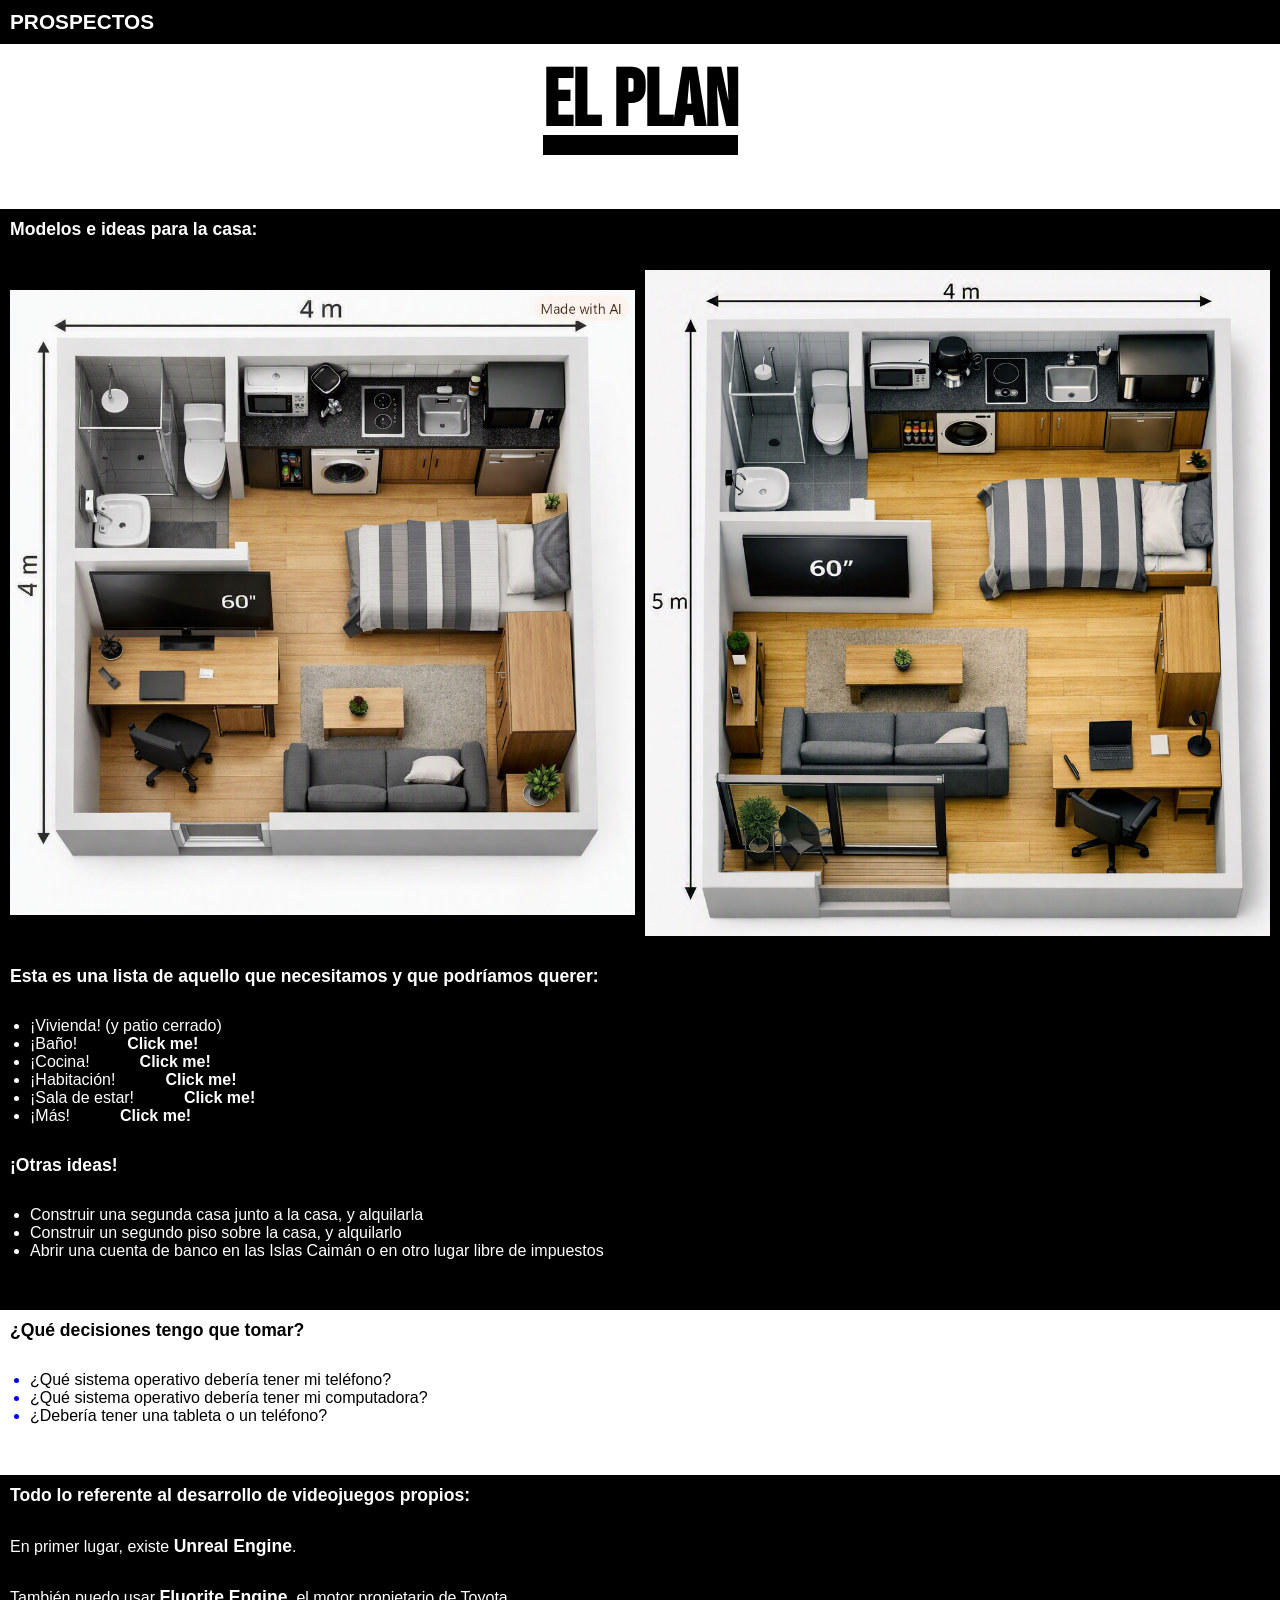
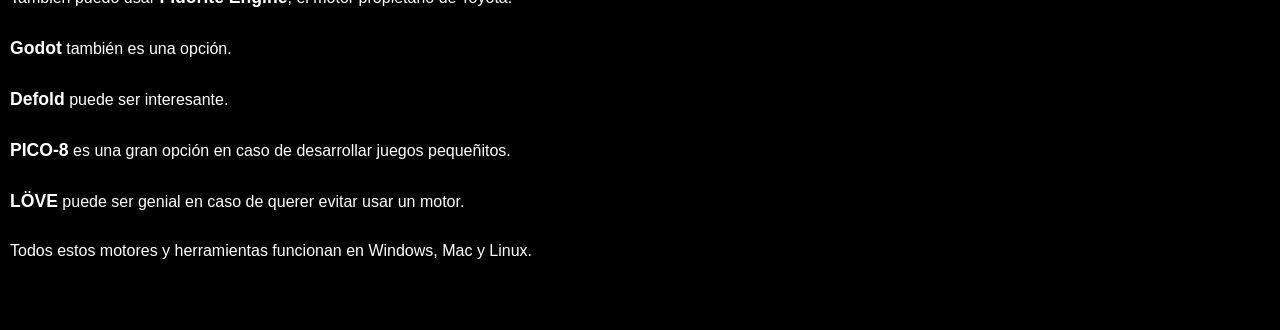
==== index.html @ 2898457a "Minor changes made." ====
<!DOCTYPE html>
<html lang="en">
    <head>
        <link href="default.css" rel="stylesheet" />
        <link href="styles.css" rel="stylesheet" />

        <link rel="preconnect" href="https://fonts.googleapis.com" />
        <link rel="preconnect" href="https://fonts.gstatic.com" crossorigin />
        <link href="https://fonts.googleapis.com/css2?family=Bebas+Neue&display=swap" rel="stylesheet" />

        <meta charset="UTF-8" />
	    <meta content="Una página para mis prospectos a futuro" name="description" />
        <meta content="width=device-width, initial-scale=1.0" name="viewport" />

        <script defer src="app.js"></script>

        <title>Prospectos</title>
    </head>

    <body id="index">
        <header>
            <p>PROSPECTOS</p>
        </header>

        <main>
            <div>
                <div>
                    <p>EL PLAN</p>
                    <hr>
                </div>
            </div>

            <section id="introduction">
                <p class="highlight">Modelos e ideas para la casa:</p>

                <div>
                    <img alt="plano de vivienda" loading="lazy" src="img/16-mtrs.png">
                    <img alt="plano de vivienda" loading="lazy" src="img/20-mtrs.png">
                </div>

                <p class="highlight">Esta es una lista de aquello que necesitamos y que podríamos querer:</p>

                <ul class="half-w">
                    <li>¡Vivienda! (y patio cerrado)</li>
                    <li class="click! fancy">¡Baño!</li>
                    <ul class="click!hidden hidden">
                        <li class="transparent"></li>
                        <li class="click! fancy">Ducha</li>
                        <ul class="click!hidden hidden">
                            <li class="transparent"></li>
                            <li>Jabón</li>
                            <li class="transparent"></li>
                        </ul>
                        <li>Inodoro con bidet incorporado (¡existen!)</li>
                        <li>Lavasecarropas (o en la cocina)</li>
                        <li class="click! fancy">Pileta y espejo</li>
                        <ul class="click!hidden hidden">
                            <li class="transparent"></li>
                            <li>Dentífrico y cepillo de dientes</li>
                            <li>Desodorante</li>
                            <li>Jabón</li>
                            <li class="transparent"></li>
                        </ul>
                        <li class="transparent"></li>
                    </ul>
                    <li class="click! fancy">¡Cocina!</li>
                    <ul class="click!hidden hidden">
                        <li class="transparent"></li>
                        <li class="click! fancy">Alacenas y/o cajones</li>
                        <ul class="click!hidden hidden">
                            <li class="transparent"></li>
                            <li>Cubiertos</li>
                            <li>Ollas</li>
                            <li>Platos</li>
                            <li>Sartenes</li>
                            <li>Vasos</li>
                            <li class="transparent"></li>
                            <li class="click! fancy">Productos de limpieza</li>
                            <ul class="click!hidden hidden">
                                <li class="transparent"></li>
                                <li>Alcohol etílico</li>
                                <li>Bicarbonato de sodio</li>
                                <li>Pañuelos y franelas</li>
                                <li>Vinagre</li>
                            </ul>
                            <li class="transparent"></li>
                        </ul>
                        <li>Mesada</li>
                        <li>Minibar</li>
                        <li>Lavasecarropas (o en el baño)</li>
                        <li>Pileta</li>
                        <li>Termotanque solar o calefón eléctrico</li>
                        <li class="transparent"></li>
                    </ul>
                    <li class="click! fancy">¡Habitación!</li>
                    <ul class="click!hidden hidden">
                        <li class="transparent"></li>
                        <li>Cama</li>
                        <li class="click! fancy">Ropero</li>
                        <ul class="click!hidden hidden">
                            <li class="transparent"></li>
                            <li>Cajas y cosas</li>
                            <li>Ropa y calzado</li>
                            <li>Toallas y toallones</li>
                            <li>Videojuegos</li>
                            <li class="transparent"></li>
                        </ul>
                        <li class="transparent"></li>
                    </ul>
                    <li class="click! fancy">¡Sala de estar!</li>
                    <ul class="click!hidden hidden">
                        <li class="transparent"></li>
                        <li class="click! fancy">Mesa de escritorio</li>
                        <ul class="click!hidden hidden">
                            <li class="transparent"></li>
                            <li>Computadora portátil y (opcionalmente) ratón</li>
                            <li>Silla o asiento (podría ser el propio sillón)</li>
                            <li class="transparent"></li>
                        </ul>
                        <li>Sillón (podría ser la silla o asiento de escritorio)</li>
                        <li class="click! fancy">Televisión o monitor</li>
                        <ul class="click!hidden hidden">
                            <li class="transparent"></li>
                            <li class="click! fancy">Estante/s</li>
                            <ul class="click!hidden hidden">
                                <li class="transparent"></li>
                                <li>Barra de sonido y/o parlantes</li>
                                <li>PlayStation 6</li>
                                <li class="transparent"></li>
                            </ul>
                            <li class="transparent"></li>
                        </ul>
                        <li class="transparent"></li>
                    </ul>
                    <li class="click! fancy">¡Más!</li>
                    <ul class="click!hidden hidden">
                        <li class="transparent"></li>
                        <li>Auriculares a prueba de ruido</li>
                        <li>Cables</li>
                        <li>Conexión a internet
                        <li>Cortadora de pasto</li>
                        <li>Hojas, lapices y equipo de dibujo</li>
                        <li>Nintendo Switch 2 Lite</li>
                        <li>Paneles solares</li>
                        <li>Teléfono o tableta</li> 
                        <li class="transparent"></li>
                    </ul>
                </ul>

                <p class="highlight">¡Otras ideas!</p>

                <ul>
                    <li>Construir una segunda casa junto a la casa, y alquilarla</li>
                    <li>Construir un segundo piso sobre la casa, y alquilarlo</li>
                    <li>Abrir una cuenta de banco en las Islas Caimán o en otro lugar libre de impuestos</li>
                </ul>
            </section>

            <section id="decisions">
                <p class="highlight">¿Qué decisiones tengo que tomar?</p>

                <ul class="half-w">
                    <li><a href="html/tel-os.html" target="_blank">¿Qué sistema operativo debería tener mi teléfono?</a></li>
                    <li><a href="html/laptop-os.html" target="_blank">¿Qué sistema operativo debería tener mi computadora?</a></li>
                    <li><a href="html/tablet-tel.html" target="_blank">¿Debería tener una tableta o un teléfono?</a></li>
                </ul>
            </section>

            <section id="video-game-dev">
                <p class="highlight">Todo lo referente al desarrollo de videojuegos propios:</p>

                <p>En primer lugar, existe <span class="highlight">Unreal Engine</span>.</p>
                <p>También puedo usar <span class="highlight">Fluorite Engine</span>, el motor propietario de Toyota.</p>
                <p><span class="highlight">Godot</span> también es una opción.</p>
                <p><span class="highlight">Defold</span> puede ser interesante.</p>
                <p><span class="highlight">PICO-8</span> es una gran opción en caso de desarrollar juegos pequeñitos.</p>
                <p><span class="highlight">LÖVE</span> puede ser genial en caso de querer evitar usar un motor.</p>

                <p>Todos estos motores y herramientas funcionan en Windows, Mac y Linux.</p>
            </section>
        </main>

        <footer>

        </footer>
    </body>
</html>
---- default.css ----
/* Variables */





/* Default configuration */


*,
::before,
::after {
    box-sizing: border-box;
    font-family: Arial, sans-serif;
    margin: 0;
    padding: 0;
}

a {
    color: inherit;
    text-decoration: none;
}

audio,
canvas,
embed,
iframe,
img,
object,
svg,
video {
    display: block;
    max-width: 100%;
}

ul {
    padding-left: 20px;
}


/* Main code */


header,
footer {
    background-color: black;
    color: white;
    font-size: 1.3rem;
    font-weight: bold;
    padding: 10px;
}

main {
    min-height: 100dvh;
}

.fancy::after {
    content: "Click me!";
    font-weight: bold;
    margin-left: 50px;
}

.half-w {
    width: 50%;
}

.hidden {
    display: none;
}

.highlight {
    font-size: 1.1rem;
    font-weight: bold;
}

.transparent {
    background-color: transparent;
    color: transparent;
}


/* @keyframes */





/* @media */


@media (prefers-reduced-motion: no-preference) {
    * {
        scroll-behavior: smooth !important;
    }
}

@media (prefers-reduced-motion: reduce) {
    * {
        animation-duration: 0.01ms !important;
        animation-iteration-count: 1 !important;
        scroll-behavior: auto !important;
        transition-duration: 0.01ms !important;
    }
}
---- styles.css ----
#index main {
    > div:first-of-type {
        margin: 10px 0 50px;
        text-align: center;

        div {
            display: inline-block;

            p {
                font-family: "Bebas Neue";
                font-size: 5rem;
                font-weight: bold;
                margin-bottom: -15px;
            }

            hr {
                border: 10px solid black;
            }
        }
    }

    section {
        display: flex;
        flex-direction: column;
        gap: 30px;
        padding: 10px 10px 50px;
    }

    #introduction,
    #video-game-dev {
        background-color: black;
        color: white;
    }

    #introduction {
        > div:first-of-type {
            align-items: center;
            display: grid;
            gap: 10px;
            grid-template-columns: repeat(2, 1fr);
        }
    }

    #decisions {
        li::marker {
            color: blue;
        }
    }
}
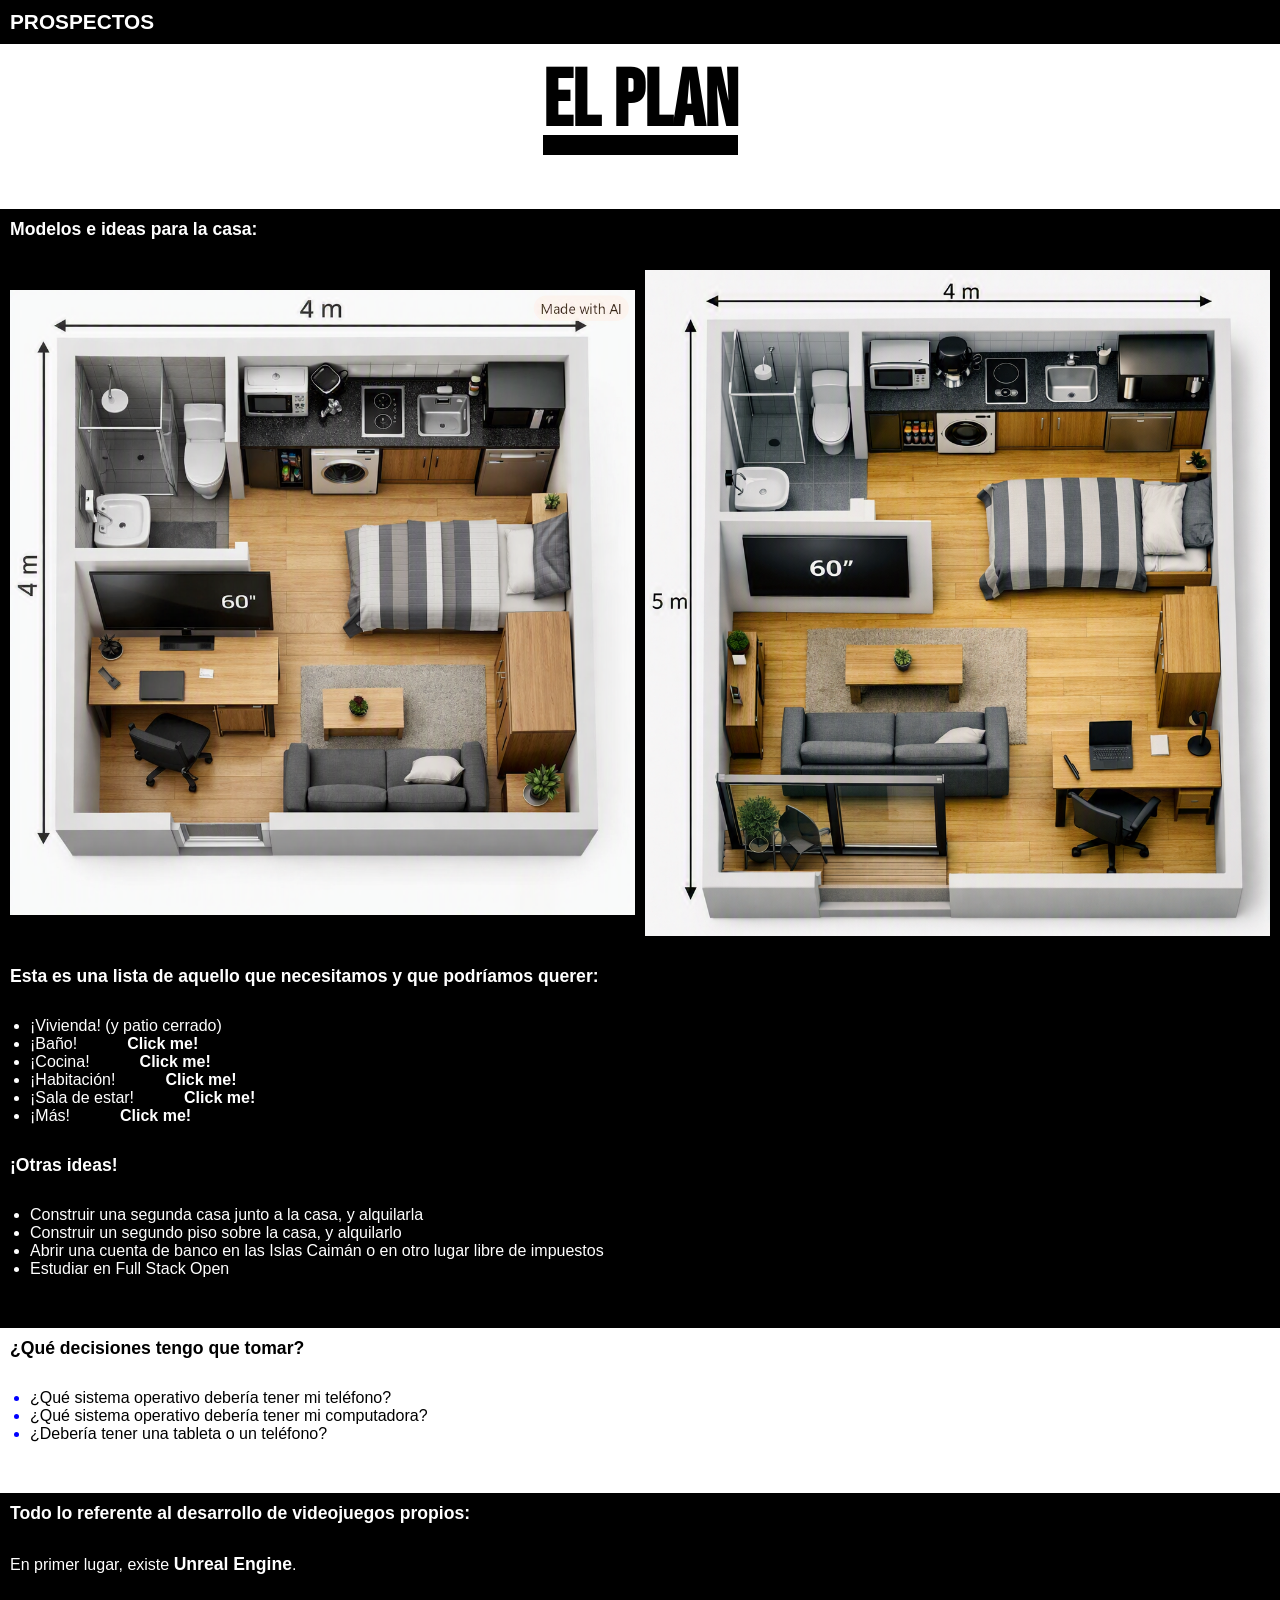
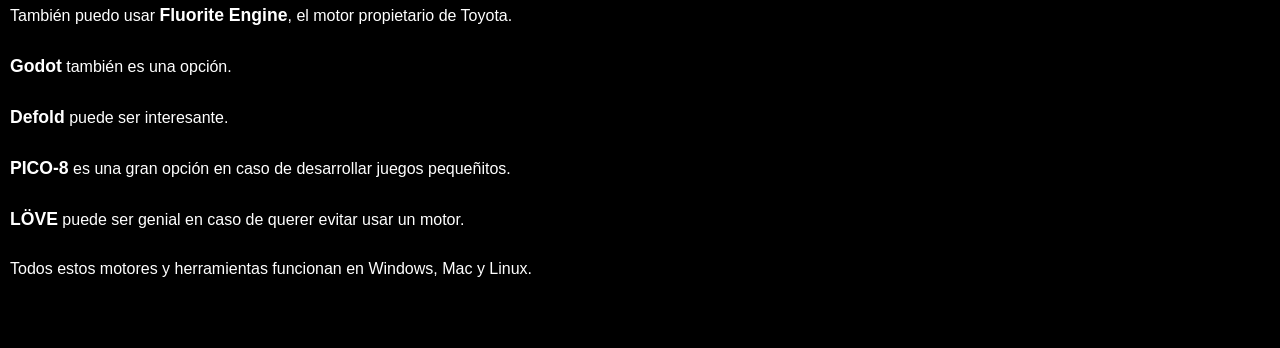
==== commit 704cab85: "Added new information." ====
--- a/index.html
+++ b/index.html
@@ -153,6 +153,7 @@
                     <li>Construir una segunda casa junto a la casa, y alquilarla</li>
                     <li>Construir un segundo piso sobre la casa, y alquilarlo</li>
                     <li>Abrir una cuenta de banco en las Islas Caimán o en otro lugar libre de impuestos</li>
+                    <li>Estudiar en Full Stack Open</li>
                 </ul>
             </section>
 
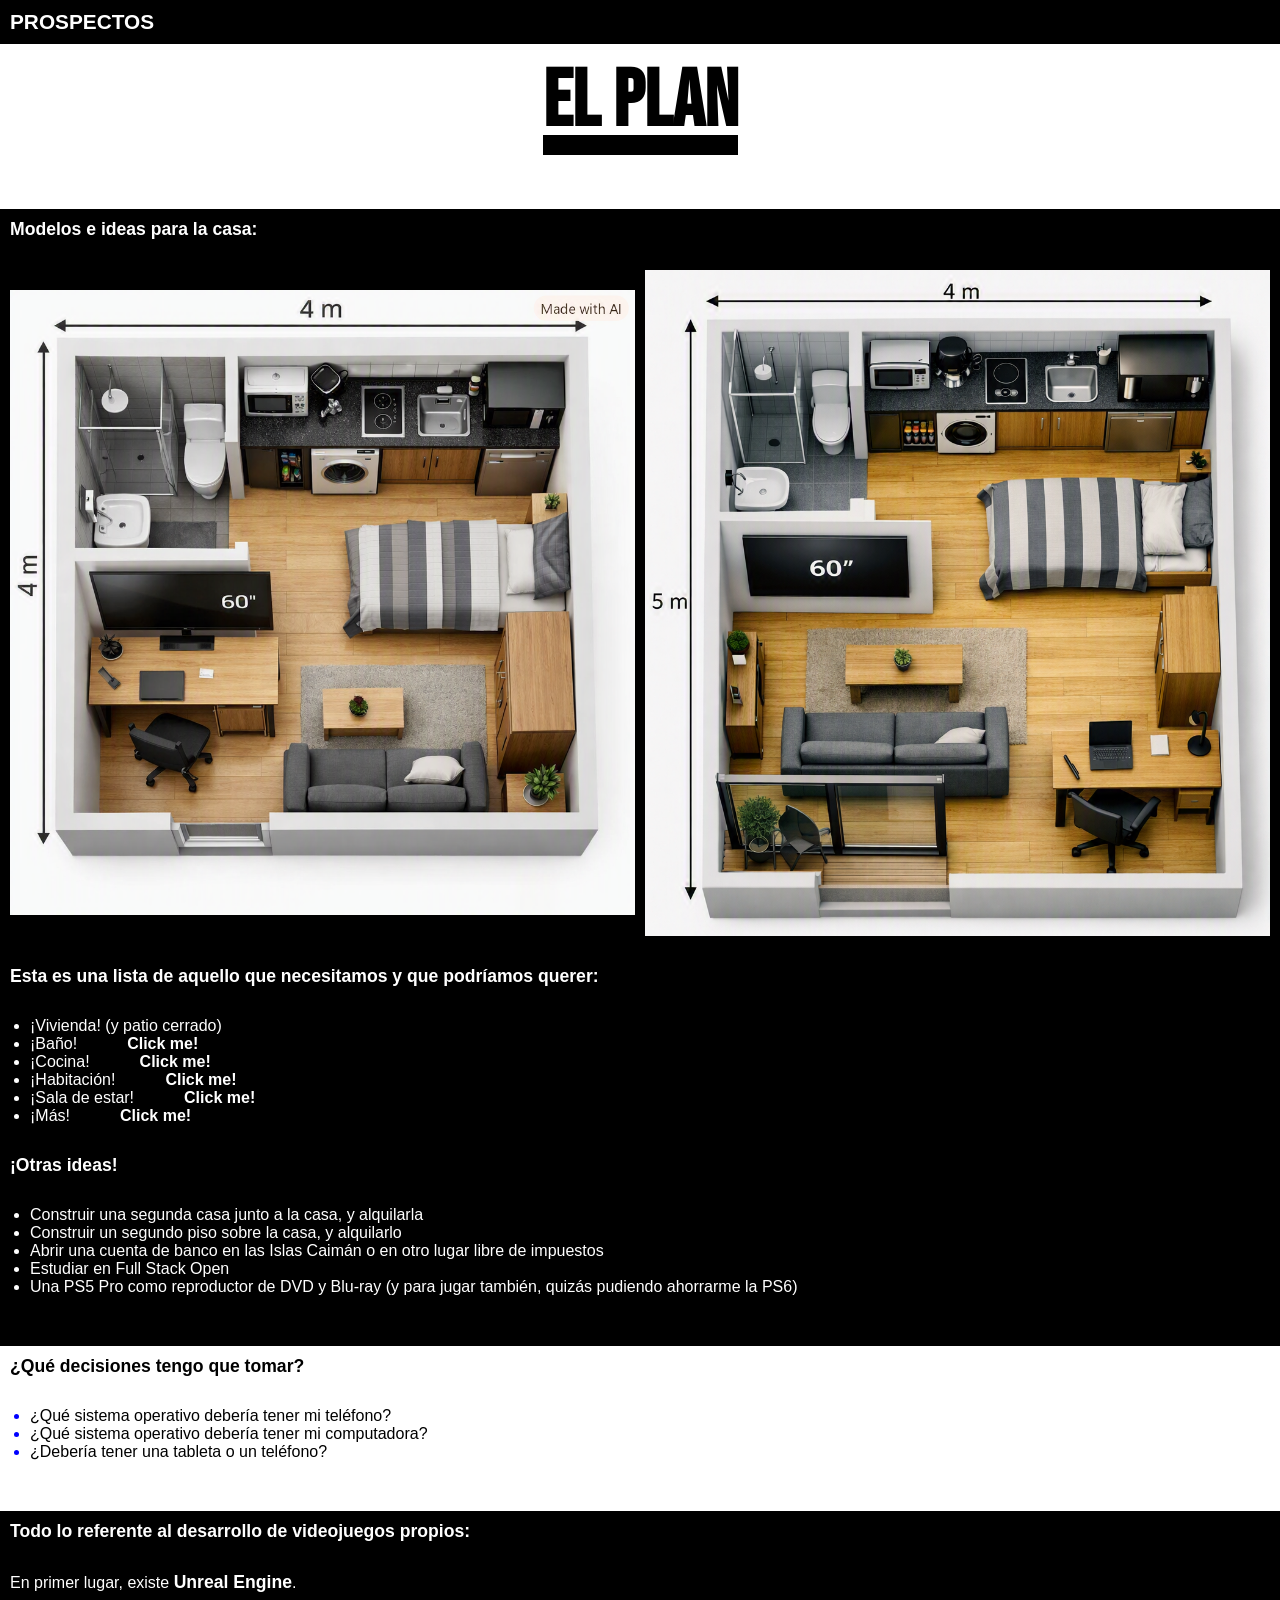
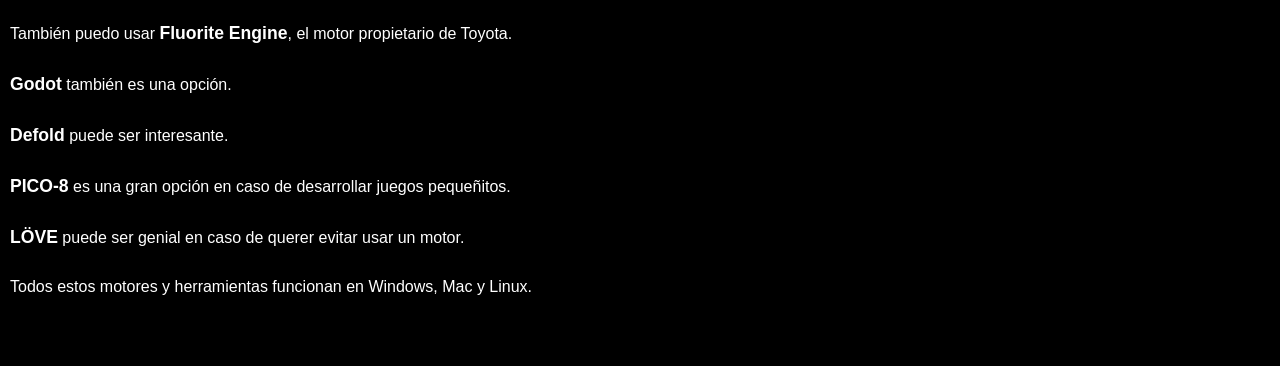
==== commit 9f53e603: "Added something new." ====
--- a/index.html
+++ b/index.html
@@ -154,6 +154,7 @@
                     <li>Construir un segundo piso sobre la casa, y alquilarlo</li>
                     <li>Abrir una cuenta de banco en las Islas Caimán o en otro lugar libre de impuestos</li>
                     <li>Estudiar en Full Stack Open</li>
+                    <li>Una PS5 Pro como reproductor de DVD y Blu-ray (y para jugar también, quizás pudiendo ahorrarme la PS6)</li>
                 </ul>
             </section>
 
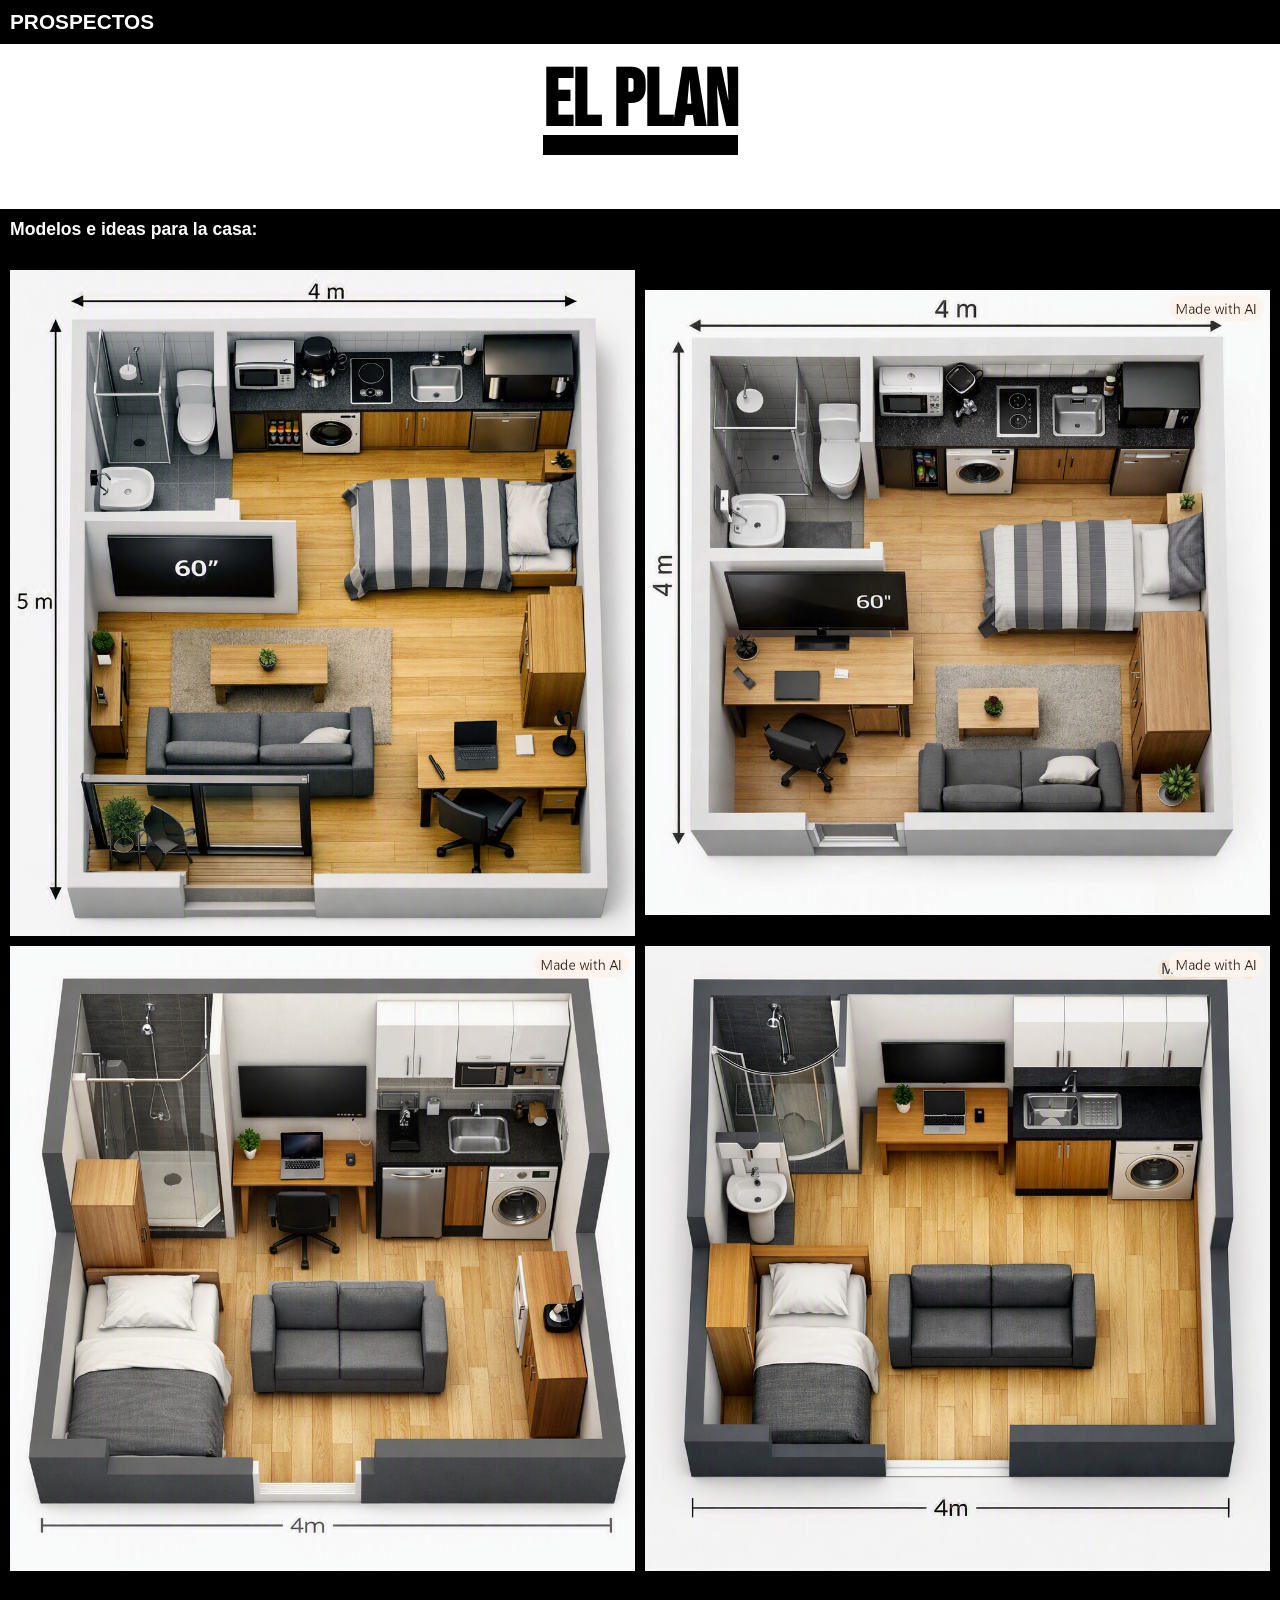
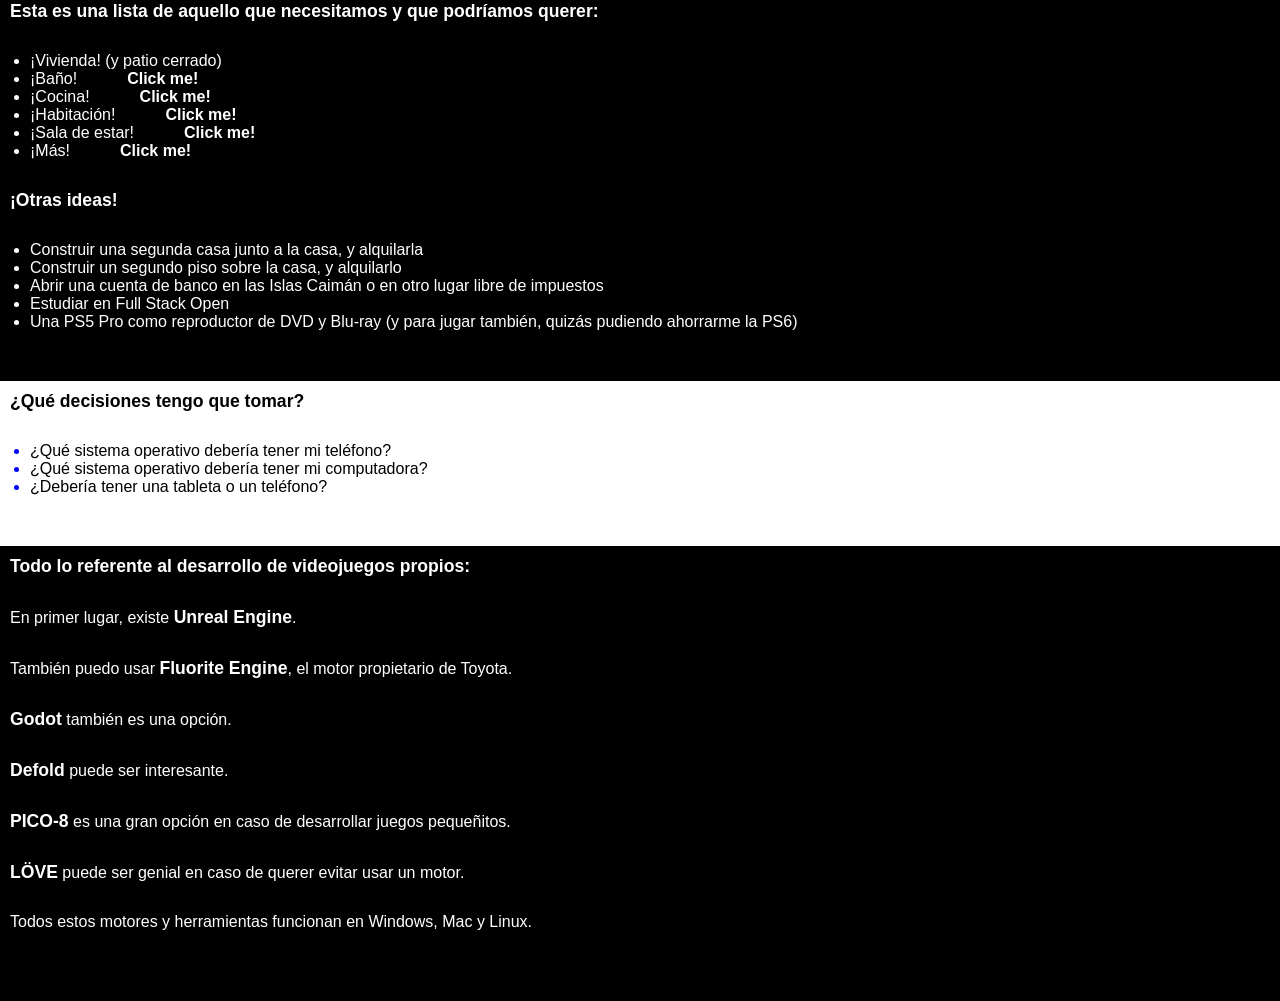
==== commit 13151eab: "Added new stuff." ====
--- a/index.html
+++ b/index.html
@@ -34,8 +34,10 @@
                 <p class="highlight">Modelos e ideas para la casa:</p>
 
                 <div>
+                    <img alt="plano de vivienda" loading="lazy" src="img/20-mtrs.png">
                     <img alt="plano de vivienda" loading="lazy" src="img/16-mtrs.png">
-                    <img alt="plano de vivienda" loading="lazy" src="img/20-mtrs.png">
+                    <img alt="plano de vivienda" loading="lazy" src="img/16-mtrs-2.png">
+                    <img alt="plano de vivienda" loading="lazy" src="img/16-mtrs-3.png">
                 </div>
 
                 <p class="highlight">Esta es una lista de aquello que necesitamos y que podríamos querer:</p>
@@ -125,7 +127,7 @@
                             <ul class="click!hidden hidden">
                                 <li class="transparent"></li>
                                 <li>Barra de sonido y/o parlantes</li>
-                                <li>PlayStation 6</li>
+                                <li>Consola PlayStation</li>
                                 <li class="transparent"></li>
                             </ul>
                             <li class="transparent"></li>
@@ -142,7 +144,9 @@
                         <li>Hojas, lapices y equipo de dibujo</li>
                         <li>Nintendo Switch 2 Lite</li>
                         <li>Paneles solares</li>
-                        <li>Teléfono o tableta</li> 
+                        <li>Teléfono</li>
+                        <li>Cortadora de pelo</li>
+                        <li>Miniaspiradora y, opcionalmente, aspiradora</li>
                         <li class="transparent"></li>
                     </ul>
                 </ul>
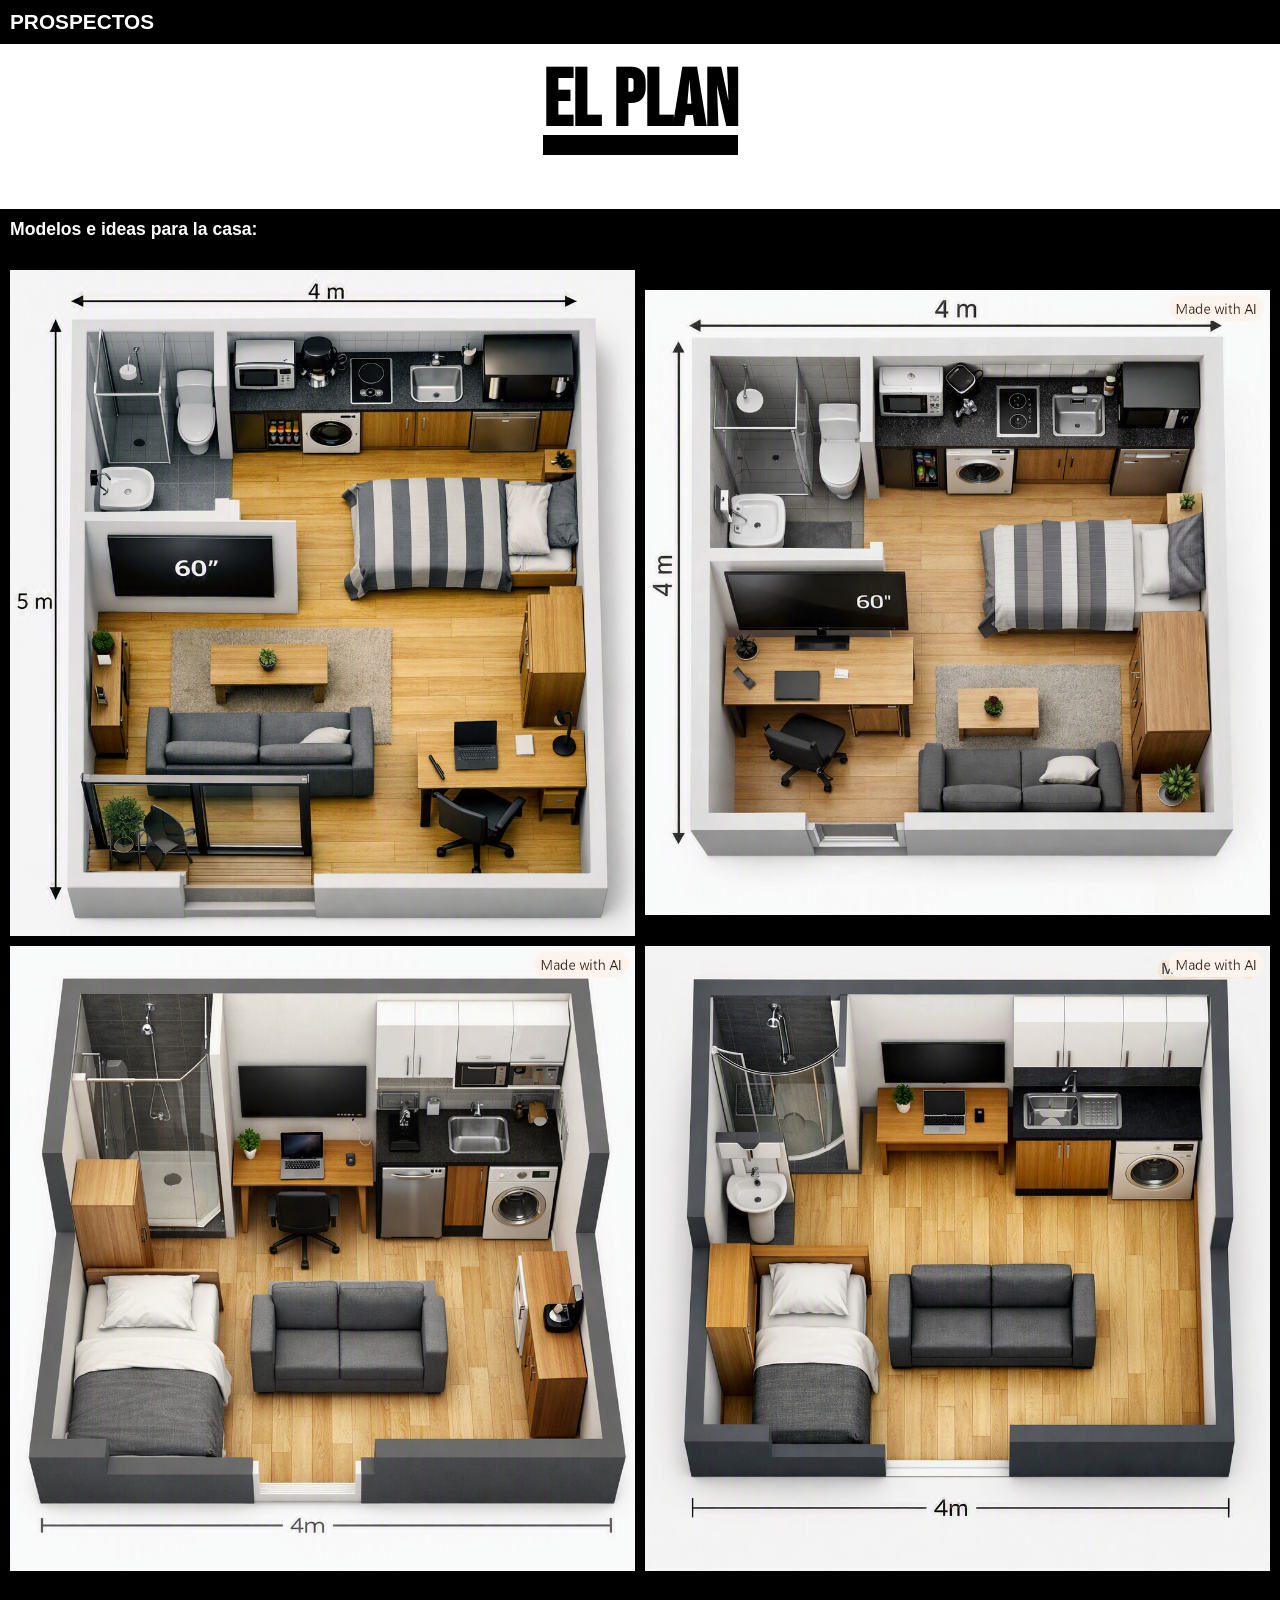
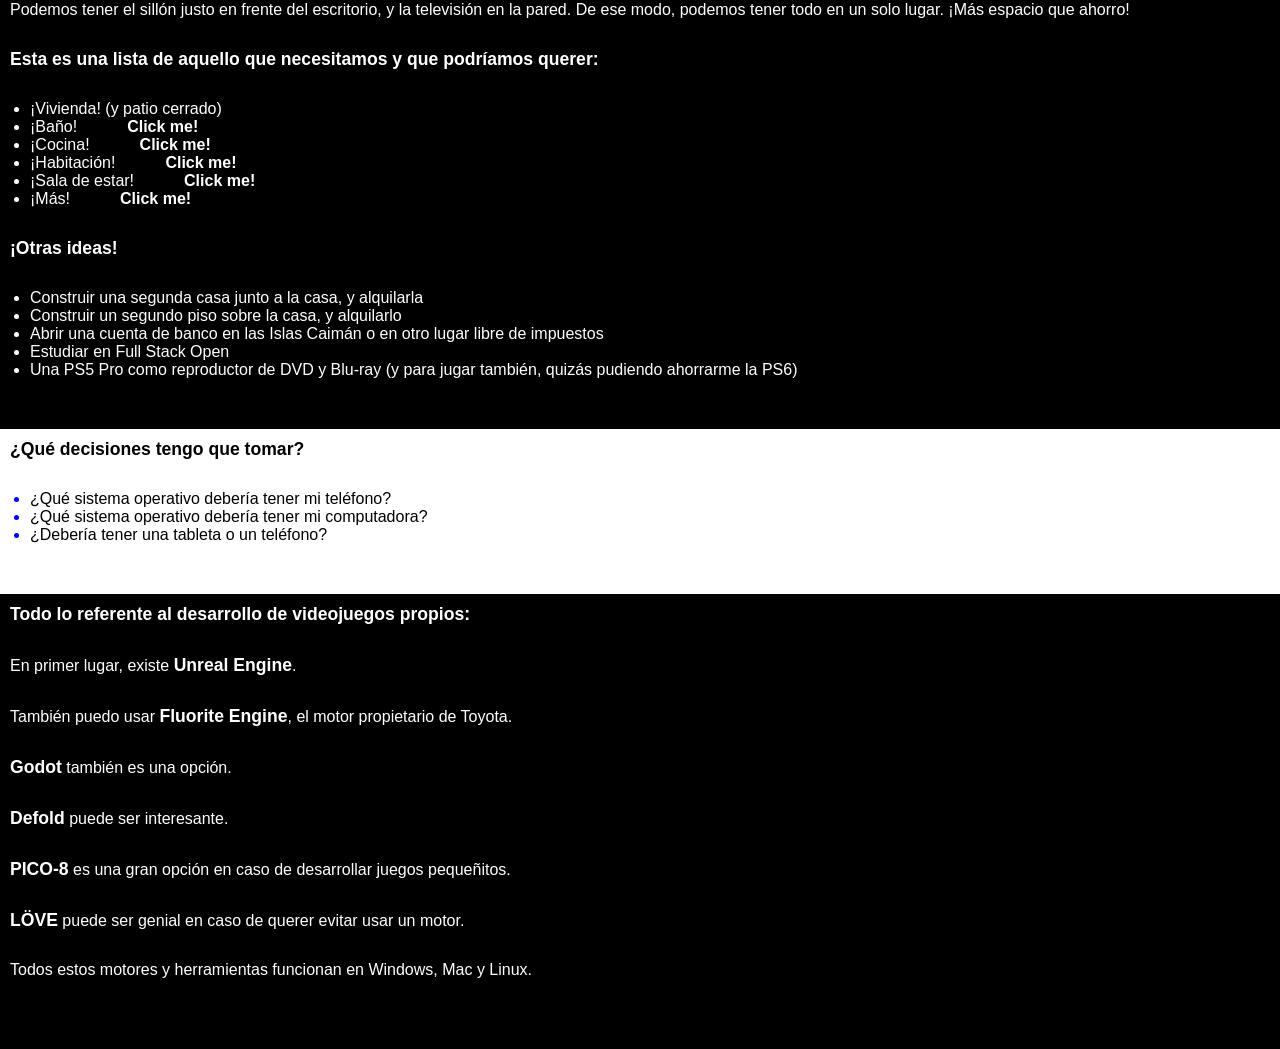
==== commit c770e637: "Added new information." ====
--- a/index.html
+++ b/index.html
@@ -39,6 +39,10 @@
                     <img alt="plano de vivienda" loading="lazy" src="img/16-mtrs-2.png">
                     <img alt="plano de vivienda" loading="lazy" src="img/16-mtrs-3.png">
                 </div>
+                <p>
+                    Podemos tener el sillón justo en frente del escritorio, y la televisión en la pared.
+                    De ese modo, podemos tener todo en un solo lugar. ¡Más espacio que ahorro!
+                </p>
 
                 <p class="highlight">Esta es una lista de aquello que necesitamos y que podríamos querer:</p>
 
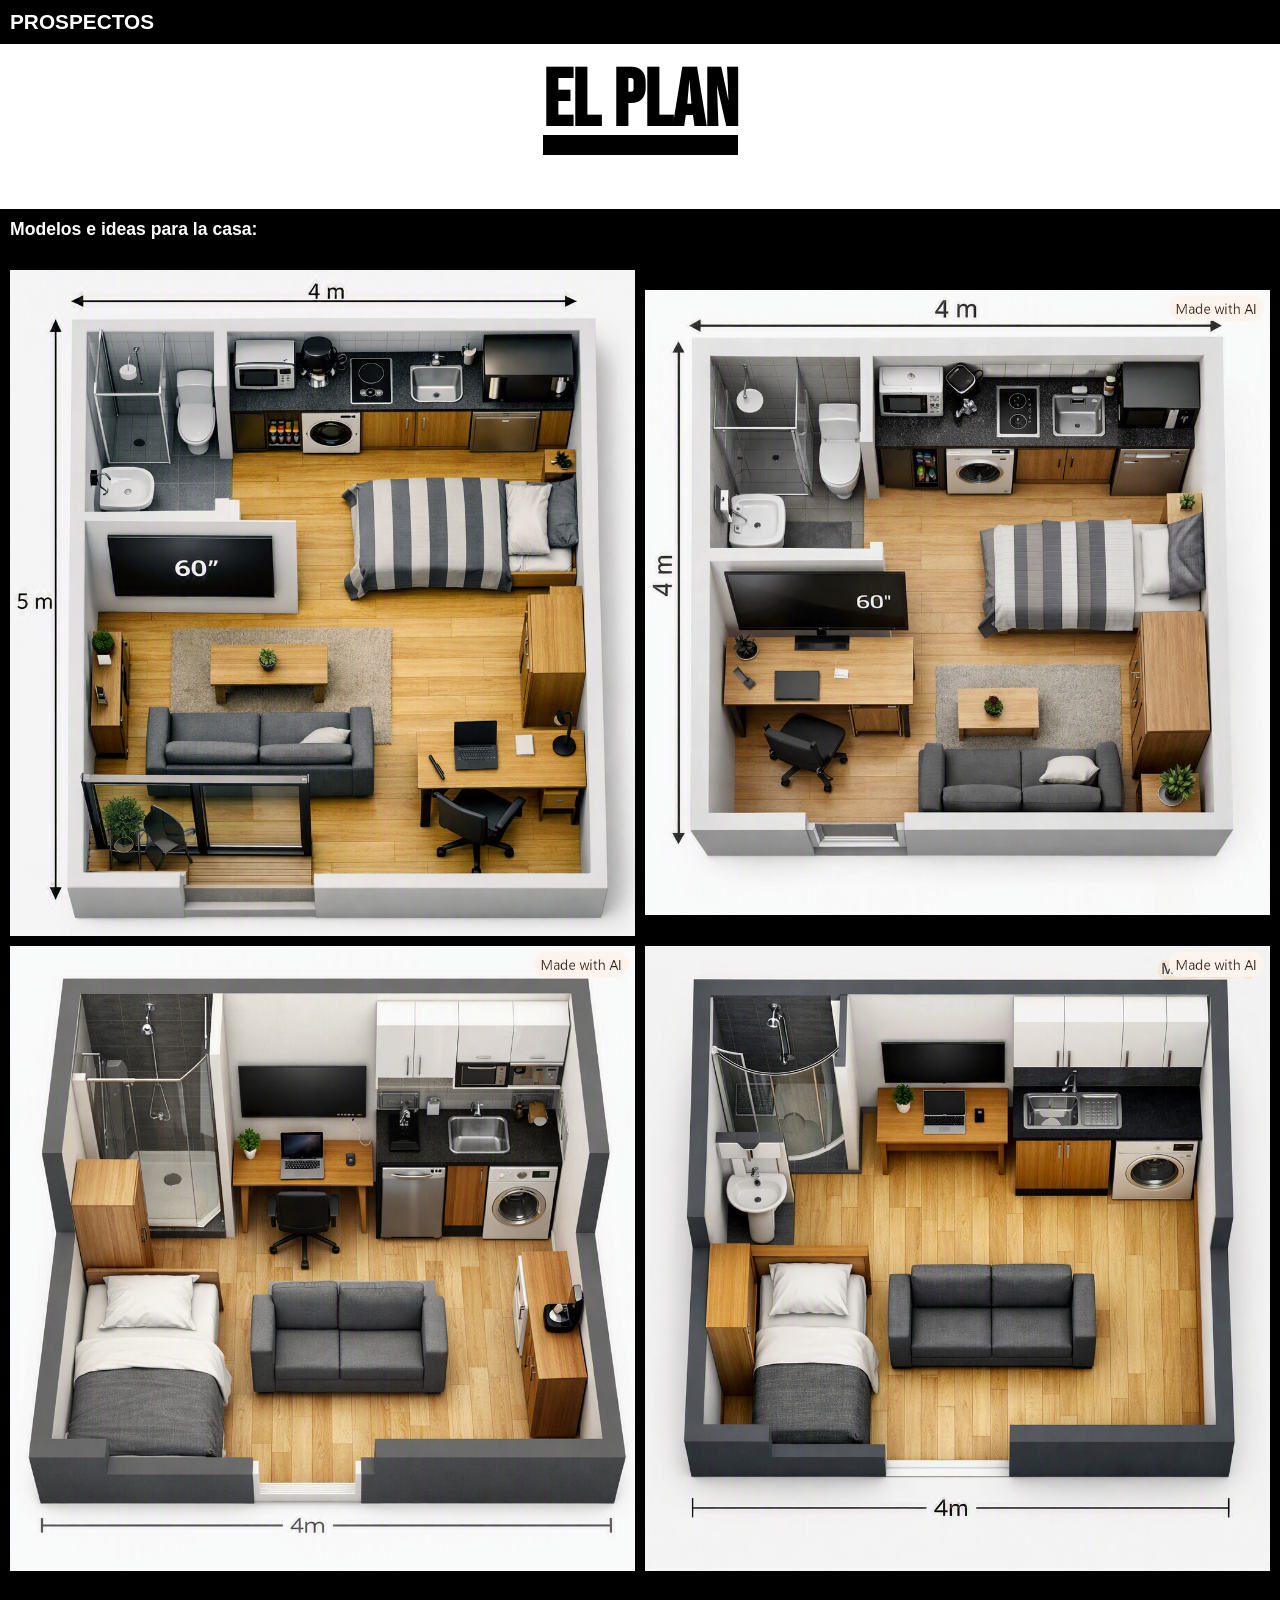
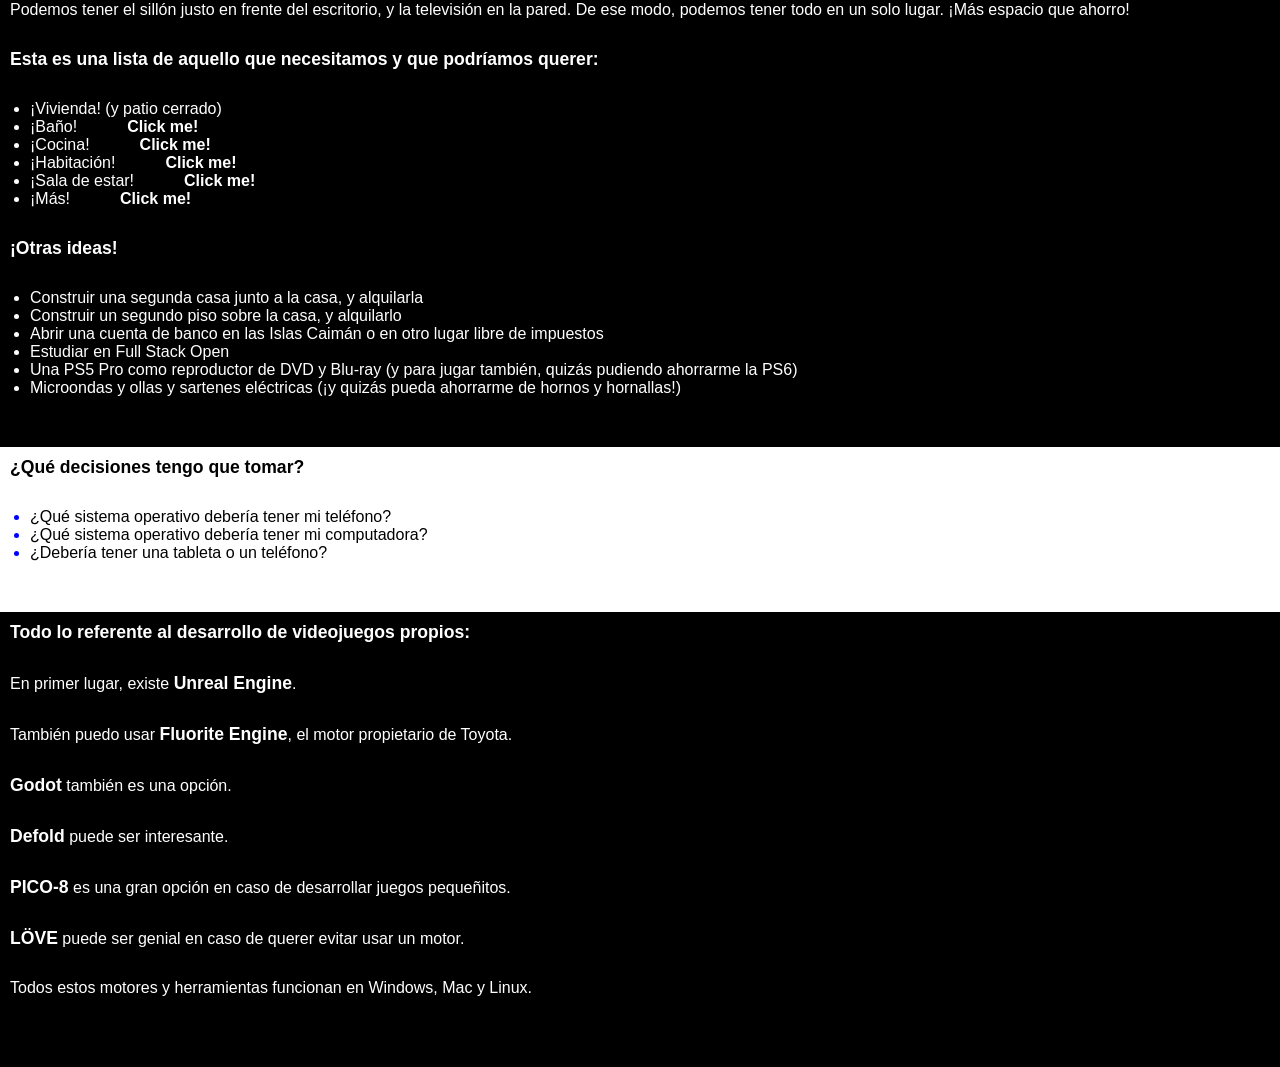
==== commit 0884a517: "Made small changes." ====
--- a/index.html
+++ b/index.html
@@ -163,6 +163,7 @@
                     <li>Abrir una cuenta de banco en las Islas Caimán o en otro lugar libre de impuestos</li>
                     <li>Estudiar en Full Stack Open</li>
                     <li>Una PS5 Pro como reproductor de DVD y Blu-ray (y para jugar también, quizás pudiendo ahorrarme la PS6)</li>
+                    <li>Microondas y ollas y sartenes eléctricas (¡y quizás pueda ahorrarme de hornos y hornallas!)</li>
                 </ul>
             </section>
 
